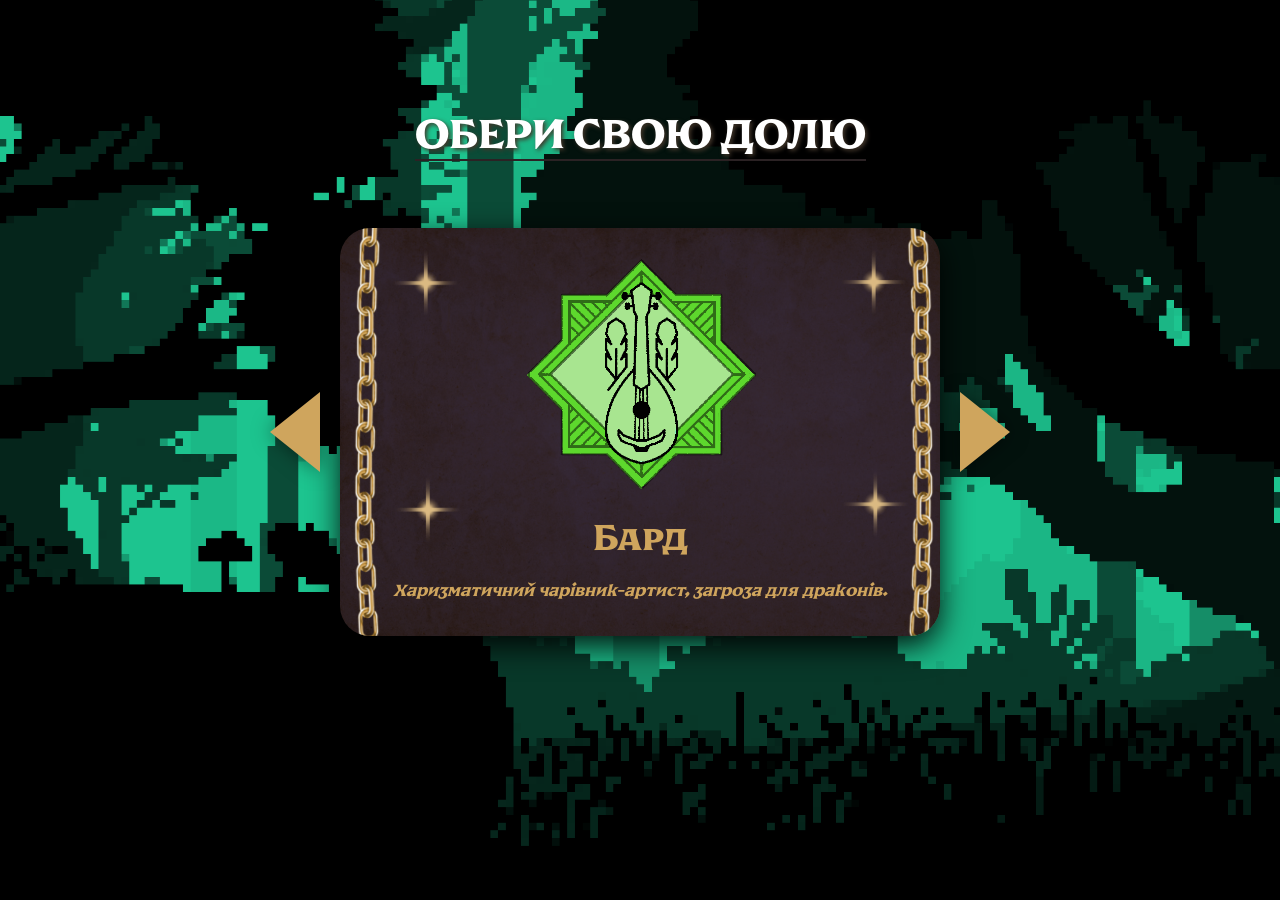
==== docs/index.html @ 429497f1 "Update index.html" ====
<!DOCTYPE html>
<html lang="uk">
<head>
    <meta charset="UTF-8">
    <meta name="viewport" content="width=device-width, initial-scale=1.0">
    <title>D&D Довідник | Класи</title>
    <link rel="stylesheet" href="css/style.css">
    <style>
        body {
            margin: 0;
            display: flex;
            flex-direction: column;
            justify-content: flex-start;
            align-items: center;
            min-height: 100vh;
            padding-top: 20px;
            
        }

        .title-container {
            text-align: center;
            margin-top: 5%;
            margin-bottom: 20px;
        }

        .carousel-container {
            display: flex;
            flex-direction: row; 
            align-items: center;
            justify-content: center;
            width: 100%;
            max-width: 1000px;
            gap: 20px;
            padding: 20px;
            box-sizing: border-box;
        }


        .category-card-display {
            order: 2; 
            width: 100%;
            max-width: 600px;
            min-height: 400px;
            background-image: url('assets/img/mainboxbg.png');
            background-size: cover;
            display: flex;
            flex-direction: column;
            align-items: center;
            justify-content: center;
            border-radius: 30px;
            box-shadow: 0 10px 30px rgba(0,0,0,0.9);
            text-decoration: none;
            color: #a195f7;
            padding: 20px;
            text-align: center;
            transition: 0.5s;
            box-sizing: border-box;
        }

        .category-image {
            max-width: 80%;
            max-height: 250px;
            object-fit: contain;
            margin-bottom: 15px;
        }

        .category-title {
            font-size: 2.2em;
            margin: 5px 0;
            color: #cfa55d;
            font-variant: small-caps;
        }

        .category-description {
            font-size: 1em;
            color: #cfa55d;
            font-style: italic;
        }

        .arrow {
            width: 0;
            height: 0;
            cursor: pointer;
            transition: 0.3s;
            filter: drop-shadow(0 0 10px rgba(0,0,0,0.5));
        }

        .arrow-left {
            order: 1; /* Зліва */
            border-top: 40px solid transparent;
            border-bottom: 40px solid transparent;
            border-right: 50px solid #cfa55d;
        }

        .arrow-right {
            order: 3; /* Справа */
            border-top: 40px solid transparent;
            border-bottom: 40px solid transparent;
            border-left: 50px solid #cfa55d;
        }


        @media (max-width: 650px) {
            .carousel-container {
                flex-wrap: wrap; 
                justify-content: center;
                gap: 15px;
            }

            .category-card-display {
                order: 1; 
                width: 95%;
                min-height: 350px;
            }

            .category-description {
                padding: 0 60px; 
            }

            .category-title {
                padding: 0 20px;
            }

            .arrow {
                order: 2; 
                margin-top: 10px;
            }

            .arrow-left {
                border-top: 20px solid transparent;
                border-bottom: 20px solid transparent;
                border-right: 30px solid #d1d5b3;
                margin-right: 15px;
            }

            .arrow-right {
                border-top: 20px solid transparent;
                border-bottom: 20px solid transparent;
                border-left: 30px solid #d1d5b3;
                margin-left: 15px;
            }
        }

        .fade { animation: fadeIn 0.5s; }
        @keyframes fadeIn {
            from { opacity: 0.2; transform: scale(0.98); }
            to { opacity: 1; transform: scale(1); }
        }
    </style>
</head>
<body>
 <div class ="title-container">
    <h1>ОБЕРИ СВОЮ ДОЛЮ</h1>
 </div>
    <div class="carousel-container">
        <div class="arrow arrow-left" onclick="prevSlide()"></div>

        <a href="#" id="category-link" class="category-card-display fade">
            <img src="" id="category-img" class="category-image" alt="Class Image">
            <h2 id="category-name" class="category-title"></h2>
            <p id="category-desc" class="category-description"></p>
        </a>

        <div class="arrow arrow-right" onclick="nextSlide()"></div>
    </div>

    <script>
        const categories = [
            { name: "Бард", desc: "Харизматичний чарівник-артист, загроза для драконів.", img: "assets/img/bard.png", url: "wiki/classes/bard.html" },
            { name: "Воїн", desc: "У тебе був безмежний вибір, але ти обрав людину-воїна.", img: "assets/img/fighter.png", url: "wiki/classes/fighter.html" },
            { name: "Варвар", desc: "Дикий воїн, що впадає в лють. Rawr.", img: "assets/img/barbarian.png", url: "wiki/classes/barbarian.html" },
            { name: "Друїд", desc: "Захисник природи, що перетворюється на звірів.", img: "assets/img/druid.png", url: "wiki/classes/druid.html" },
            { name: "Жрець", desc: "Служитель божества, що отримує сили від бога.", img: "assets/img/cleric.png", url: "wiki/classes/cleric.html" },
            { name: "Монах", desc: "Майстер бойових мистецтв, мільйон бонусних атак за хід.", img: "assets/img/monk.png", url: "wiki/classes/monk.html" },
            { name: "Паладин", desc: "Святий воїн, що дає священну клятву.", img: "assets/img/paladin.png", url: "wiki/classes/paladin.html" },
            { name: "Слідопит", desc: "Мисливець та провідник дикої місцевості.", img: "assets/img/ranger.png", url: "wiki/classes/ranger.html" },
            { name: "Пройдисвіт", desc: "Майстер скритності, хитрощів та ударів у спину.", img: "assets/img/rogue.png", url: "wiki/classes/rogue.html" },
            { name: "Чаклун", desc: "Той, хто уклав угоду з могутньою сутністю.", img: "assets/img/warlock.png", url: "wiki/classes/warlock.html" },
            { name: "Чарівник", desc: "Маг-задрот, що бачить магію як науку.", img: "assets/img/wizard.png", url: "wiki/classes/wizard.html" },
            { name: "Чародій", desc: "Отримує сили від народження. Чітер.", img: "assets/img/sorcerer.png", url: "wiki/classes/sorcerer.html"}
        ];

        let currentIndex = 0;

        function updateCarousel() {
            const card = document.getElementById('category-link');
            const name = document.getElementById('category-name');
            const desc = document.getElementById('category-desc');
            const img = document.getElementById('category-img');
            
            card.classList.remove('fade');
            void card.offsetWidth;
            card.classList.add('fade');

            const cat = categories[currentIndex];
            name.innerText = cat.name;
            desc.innerText = cat.desc;
            img.src = cat.img;
            card.href = cat.url;
        }

        function nextSlide() {
            currentIndex = (currentIndex + 1) % categories.length;
            updateCarousel();
        }

        function prevSlide() {
            currentIndex = (currentIndex - 1 + categories.length) % categories.length;
            updateCarousel();
        }

        updateCarousel();

        document.addEventListener('keydown', (e) => {
            if (e.key === "ArrowRight") nextSlide();
            if (e.key === "ArrowLeft") prevSlide();
        });
    </script>
</body>
</html>
---- docs/css/style.css ----
:root {
    --brown: #2b2224;
    --dark-red: #ecebd3;
    --parchment: #1e1d25;
}

@font-face {
    font-family: 'UAF Memory';
    src: url('../assets/fonts/UAFMemory-Black.otf') format('opentype');
    font-weight: 900;
}

body {
    background-image: url('../assets/img/bg-pic.png');
    background-size: cover;
    background-attachment: fixed;
    background-position: center;
    font-family: 'UAF Memory', serif;
    margin: 0;
}

.scroll {
    background-color: var(--parchment);
    padding: clamp(15px, 5vw, 40px);
    width: 90%;
    max-width: 900px;
    margin: 20px auto;
    min-height: 85vh;
    border: 2px solid var(--brown);
    box-sizing: border-box;
    color: #d1d1d1;
    box-shadow: 0 0 30px rgba(0,0,0,0.8);
}

h1 { 
    color: #ffffff; 
    text-shadow: 2px 2px 4px rgba(66, 54, 42, 1);
    border-bottom: 2px solid var(--brown);
    font-size: clamp(1.5em, 5vw, 2.5em);
}

.wiki-list {
    list-style: none;
    padding: 0;
}

.wiki-list li {
    padding: 12px 0;
    border-bottom: 1px dotted var(--brown);
}

.wiki-list a {
    color: var(--dark-red);
    text-decoration: none;
    font-size: 1.1em;
    display: block;
}

.wiki-list a:hover { 
    text-decoration: underline;
    color: var(--brown);
}

@media (max-width: 480px) {
    .scroll {
        padding: 15px;
        width: 95%;
        margin: 10px auto;
    }
}
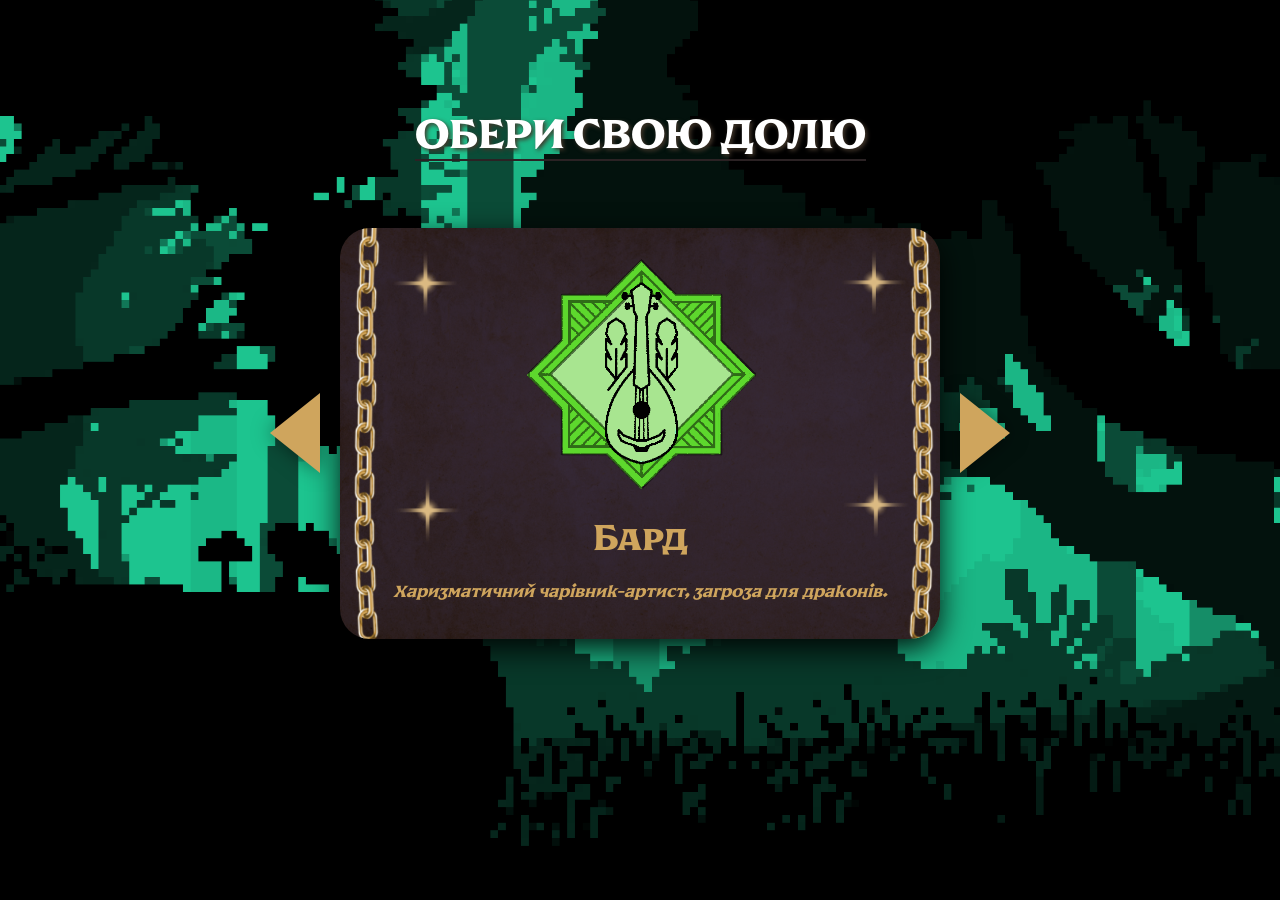
==== commit a87cc812: "Update index.html" ====
--- a/docs/index.html
+++ b/docs/index.html
@@ -14,7 +14,6 @@
             align-items: center;
             min-height: 100vh;
             padding-top: 20px;
-            
         }
 
         .title-container {
@@ -35,7 +34,6 @@
             box-sizing: border-box;
         }
 
-
         .category-card-display {
             order: 2; 
             width: 100%;
@@ -43,6 +41,7 @@
             min-height: 400px;
             background-image: url('assets/img/mainboxbg.png');
             background-size: cover;
+            background-position: center;
             display: flex;
             flex-direction: column;
             align-items: center;
@@ -51,7 +50,7 @@
             box-shadow: 0 10px 30px rgba(0,0,0,0.9);
             text-decoration: none;
             color: #a195f7;
-            padding: 20px;
+            padding: 20px 40px;
             text-align: center;
             transition: 0.5s;
             box-sizing: border-box;
@@ -75,6 +74,7 @@
             font-size: 1em;
             color: #cfa55d;
             font-style: italic;
+            line-height: 1.4;
         }
 
         .arrow {
@@ -86,39 +86,45 @@
         }
 
         .arrow-left {
-            order: 1; /* Зліва */
+            order: 1;
             border-top: 40px solid transparent;
             border-bottom: 40px solid transparent;
             border-right: 50px solid #cfa55d;
         }
 
         .arrow-right {
-            order: 3; /* Справа */
+            order: 3;
             border-top: 40px solid transparent;
             border-bottom: 40px solid transparent;
             border-left: 50px solid #cfa55d;
         }
 
-
+        /* --- МОБІЛЬНА АДАПТАЦІЯ --- */
         @media (max-width: 650px) {
             .carousel-container {
                 flex-wrap: wrap; 
                 justify-content: center;
                 gap: 15px;
+                padding: 10px;
             }
 
             .category-card-display {
                 order: 1; 
                 width: 95%;
                 min-height: 350px;
+                /* ЖОРСТКИЙ ВІДСТУП: 15% від ширини картки з боків */
+                padding: 20px 15% !important; 
+            }
+
+            .category-title {
+                font-size: 1.8em; /* Зменшено для кращого вигляду на телефоні */
+                width: 100%;
+                margin: 0 auto 10px auto !important;
             }
 
             .category-description {
-                padding: 0 60px; 
-            }
-
-            .category-title {
-                padding: 0 20px;
+                width: 100%;
+                margin: 0 auto !important;
             }
 
             .arrow {
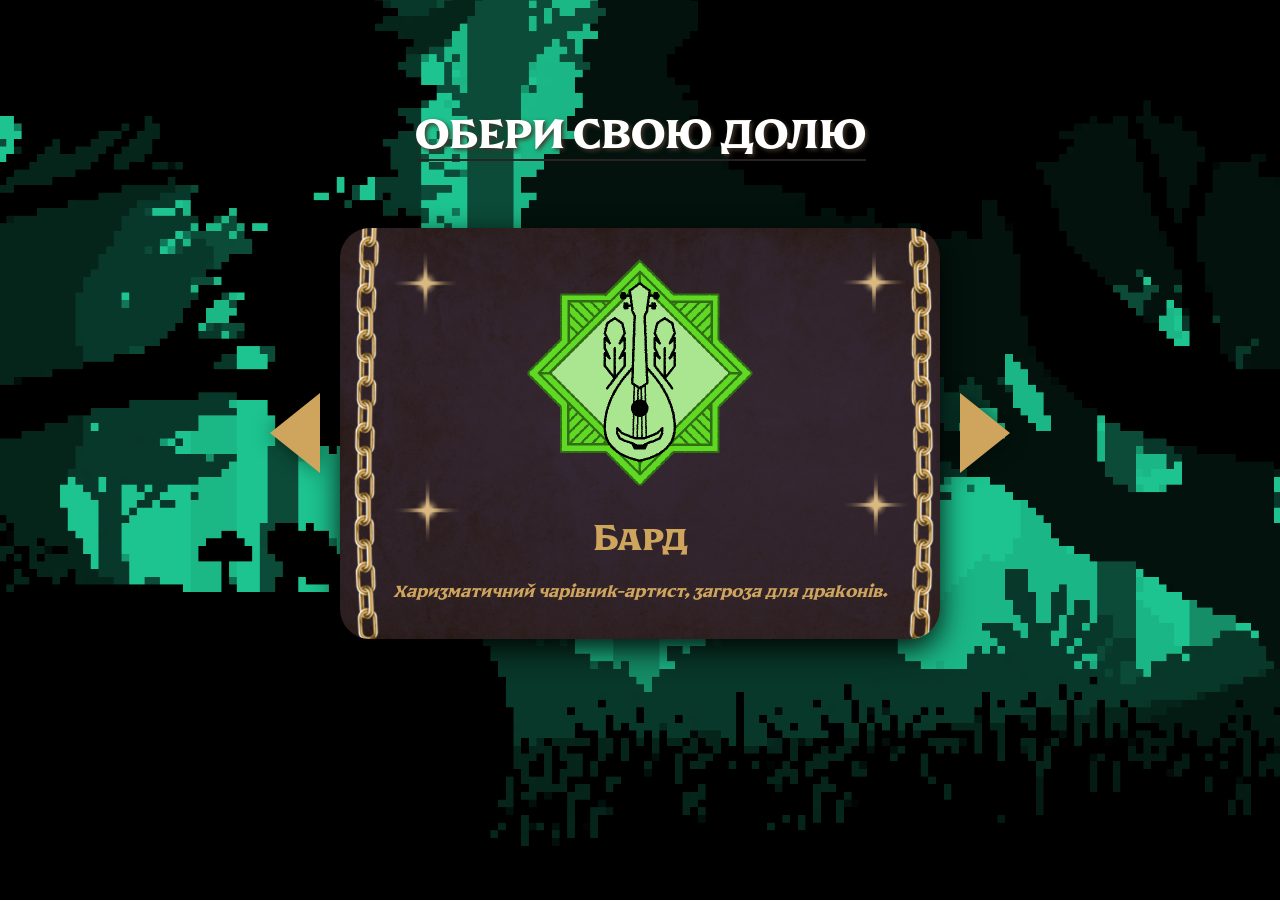
==== commit 642502a0: "new icons!!" ====
--- a/docs/index.html
+++ b/docs/index.html
@@ -99,7 +99,6 @@
             border-left: 50px solid #cfa55d;
         }
 
-        /* --- МОБІЛЬНА АДАПТАЦІЯ --- */
         @media (max-width: 650px) {
             .carousel-container {
                 flex-wrap: wrap; 
@@ -112,12 +111,11 @@
                 order: 1; 
                 width: 95%;
                 min-height: 350px;
-                /* ЖОРСТКИЙ ВІДСТУП: 15% від ширини картки з боків */
-                padding: 20px 15% !important; 
+                padding: 20px 5% !important; 
             }
 
             .category-title {
-                font-size: 1.8em; /* Зменшено для кращого вигляду на телефоні */
+                font-size: 1.8em;
                 width: 100%;
                 margin: 0 auto 10px auto !important;
             }
@@ -177,7 +175,7 @@
             { name: "Варвар", desc: "Дикий воїн, що впадає в лють. Rawr.", img: "assets/img/barbarian.png", url: "wiki/classes/barbarian.html" },
             { name: "Друїд", desc: "Захисник природи, що перетворюється на звірів.", img: "assets/img/druid.png", url: "wiki/classes/druid.html" },
             { name: "Жрець", desc: "Служитель божества, що отримує сили від бога.", img: "assets/img/cleric.png", url: "wiki/classes/cleric.html" },
-            { name: "Монах", desc: "Майстер бойових мистецтв, мільйон бонусних атак за хід.", img: "assets/img/monk.png", url: "wiki/classes/monk.html" },
+            { name: "Монах", desc: "Майстер бойових мистецтв, 1000 бонусних атак за хід.", img: "assets/img/monk.png", url: "wiki/classes/monk.html" },
             { name: "Паладин", desc: "Святий воїн, що дає священну клятву.", img: "assets/img/paladin.png", url: "wiki/classes/paladin.html" },
             { name: "Слідопит", desc: "Мисливець та провідник дикої місцевості.", img: "assets/img/ranger.png", url: "wiki/classes/ranger.html" },
             { name: "Пройдисвіт", desc: "Майстер скритності, хитрощів та ударів у спину.", img: "assets/img/rogue.png", url: "wiki/classes/rogue.html" },
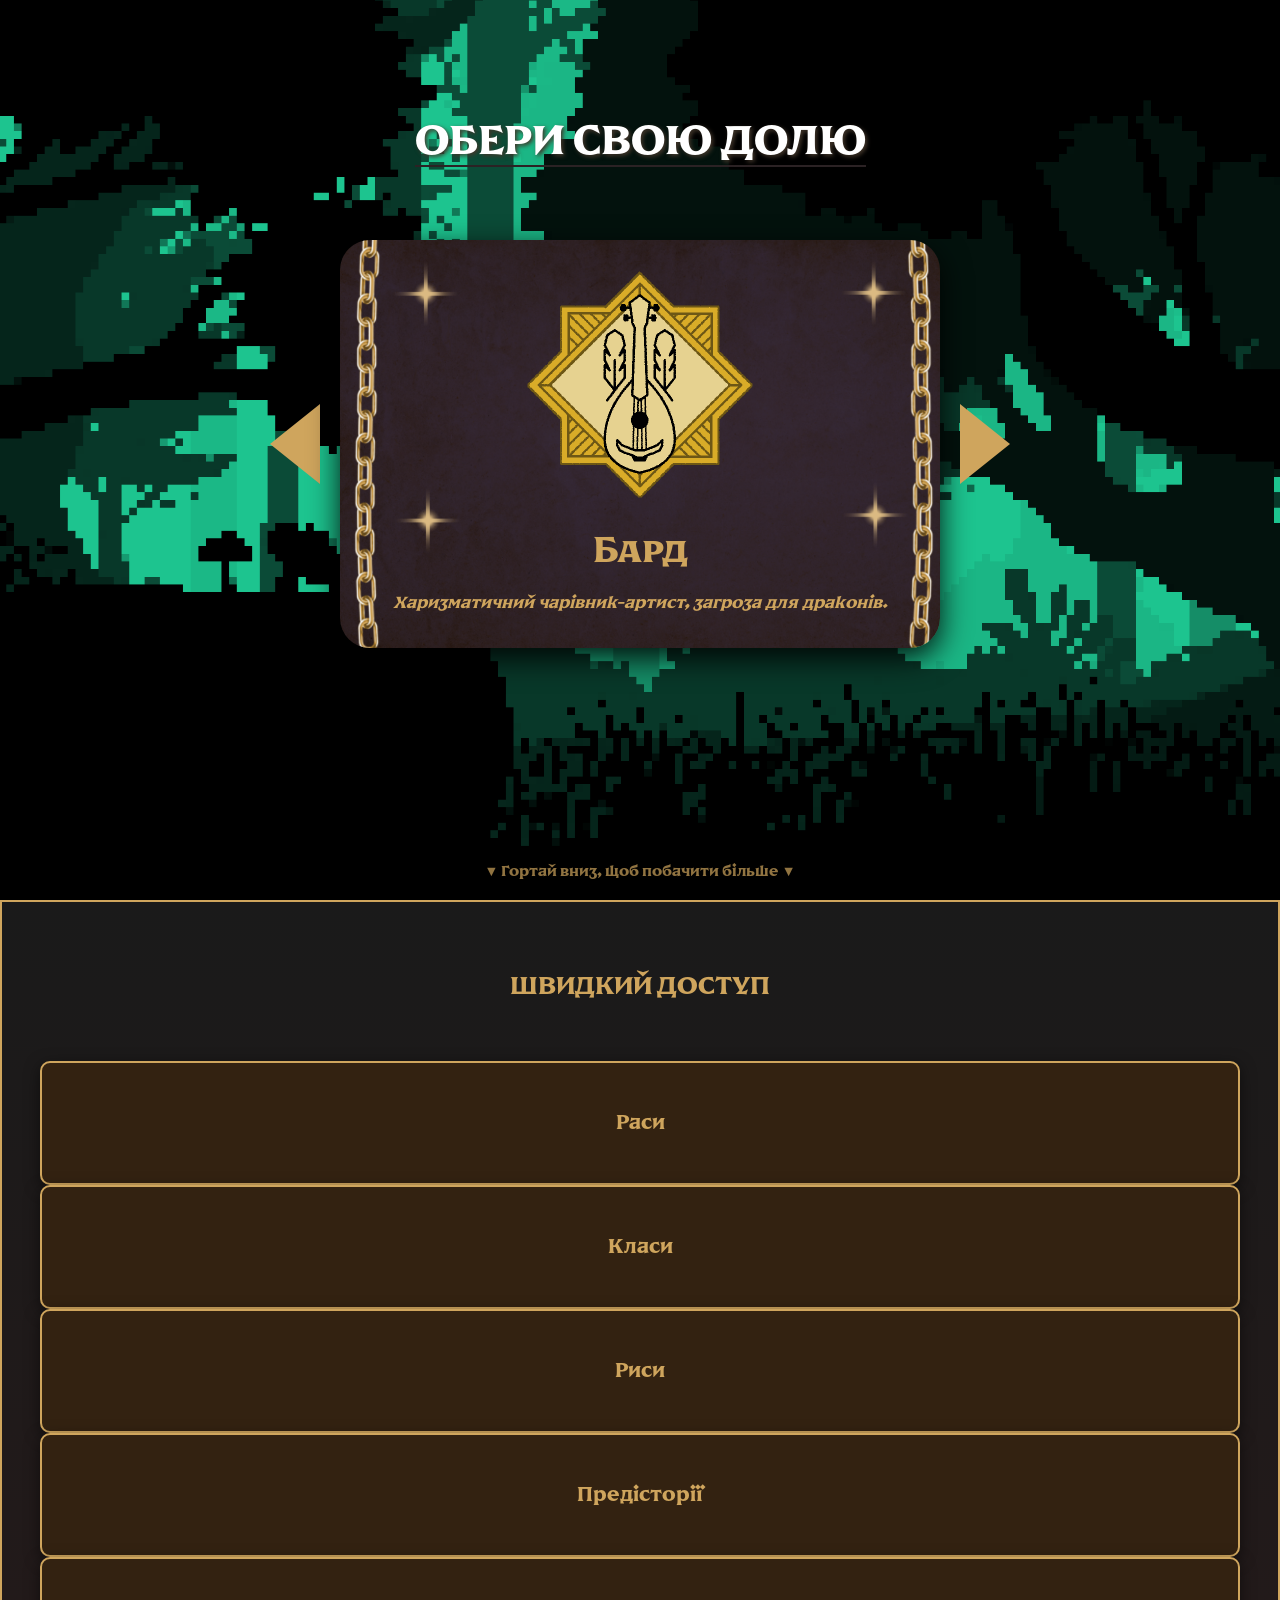
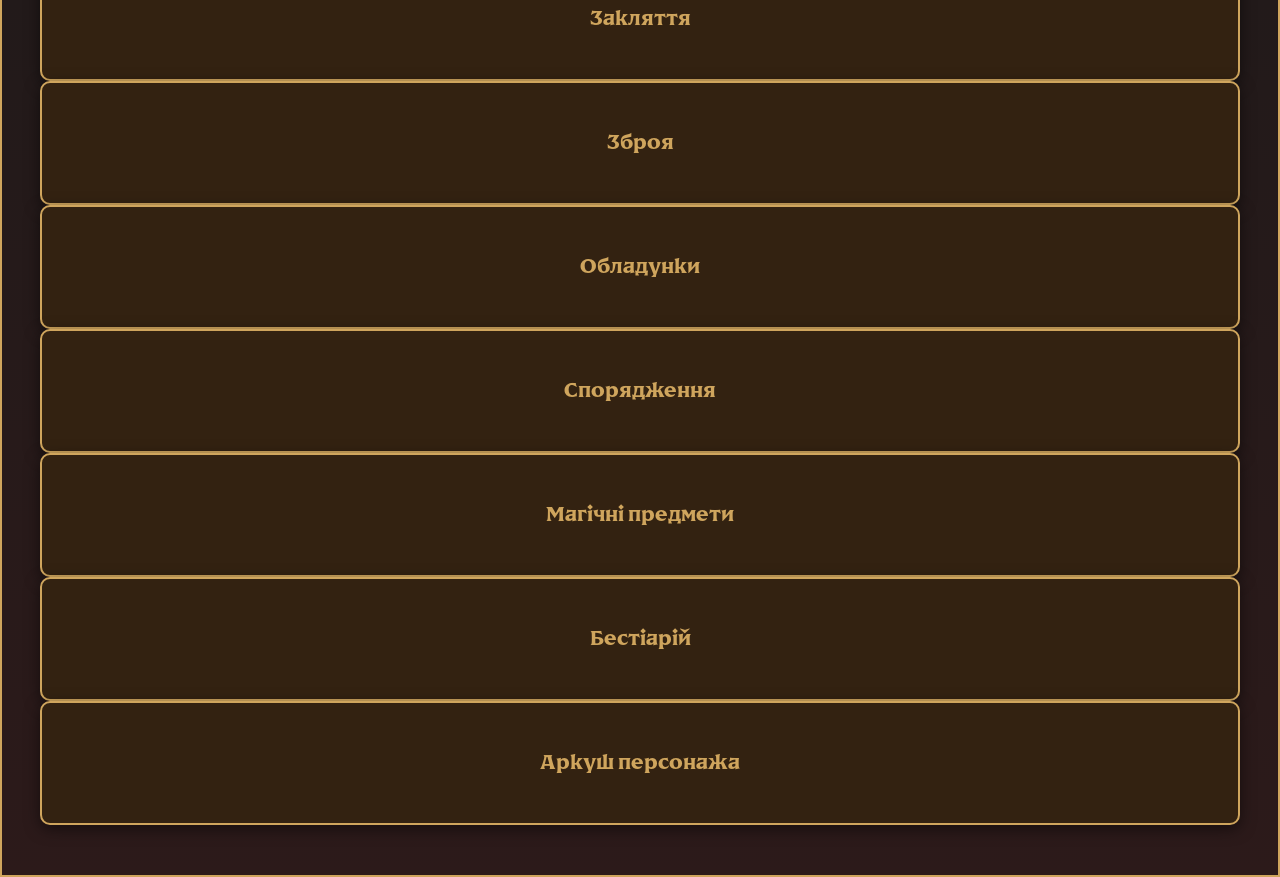
==== commit c443ea1b: "meh" ====
--- a/docs/index.html
+++ b/docs/index.html
@@ -3,17 +3,25 @@
 <head>
     <meta charset="UTF-8">
     <meta name="viewport" content="width=device-width, initial-scale=1.0">
-    <title>D&D Довідник | Класи</title>
+    <title>D&D Довідник | Головна</title>
     <link rel="stylesheet" href="css/style.css">
     <style>
+        /* Основні налаштування */
         body {
             margin: 0;
+            background-color: #1a1a1a; /* Темний фон для всього сайту */
+            color: #cfa55d;
+        }
+
+        /* Перший екран */
+        .hero-section {
             display: flex;
             flex-direction: column;
             justify-content: flex-start;
             align-items: center;
-            min-height: 100vh;
+            height: 100vh; /* Повний екран */
             padding-top: 20px;
+            box-sizing: border-box;
         }
 
         .title-container {
@@ -21,6 +29,7 @@
             margin-top: 5%;
             margin-bottom: 20px;
         }
+
 
         .carousel-container {
             display: flex;
@@ -35,7 +44,6 @@
         }
 
         .category-card-display {
-            order: 2; 
             width: 100%;
             max-width: 600px;
             min-height: 400px;
@@ -49,7 +57,6 @@
             border-radius: 30px;
             box-shadow: 0 10px 30px rgba(0,0,0,0.9);
             text-decoration: none;
-            color: #a195f7;
             padding: 20px 40px;
             text-align: center;
             transition: 0.5s;
@@ -74,99 +81,104 @@
             font-size: 1em;
             color: #cfa55d;
             font-style: italic;
-            line-height: 1.4;
-        }
-
-        .arrow {
-            width: 0;
-            height: 0;
-            cursor: pointer;
-            transition: 0.3s;
-            filter: drop-shadow(0 0 10px rgba(0,0,0,0.5));
-        }
-
-        .arrow-left {
-            order: 1;
-            border-top: 40px solid transparent;
-            border-bottom: 40px solid transparent;
-            border-right: 50px solid #cfa55d;
-        }
-
-        .arrow-right {
-            order: 3;
-            border-top: 40px solid transparent;
-            border-bottom: 40px solid transparent;
-            border-left: 50px solid #cfa55d;
-        }
-
-        @media (max-width: 650px) {
-            .carousel-container {
-                flex-wrap: wrap; 
-                justify-content: center;
-                gap: 15px;
-                padding: 10px;
-            }
-
-            .category-card-display {
-                order: 1; 
-                width: 95%;
-                min-height: 350px;
-                padding: 20px 5% !important; 
-            }
-
-            .category-title {
-                font-size: 1.8em;
-                width: 100%;
-                margin: 0 auto 10px auto !important;
-            }
-
-            .category-description {
-                width: 100%;
-                margin: 0 auto !important;
-            }
-
-            .arrow {
-                order: 2; 
-                margin-top: 10px;
-            }
-
-            .arrow-left {
-                border-top: 20px solid transparent;
-                border-bottom: 20px solid transparent;
-                border-right: 30px solid #d1d5b3;
-                margin-right: 15px;
-            }
-
-            .arrow-right {
-                border-top: 20px solid transparent;
-                border-bottom: 20px solid transparent;
-                border-left: 30px solid #d1d5b3;
-                margin-left: 15px;
-            }
-        }
+        }
+
+        /* Другий екран - Панель кнопок */
+        .navigation-panel {
+            border: 2px solid #cfa55d;
+            min-height: 100vh;
+            padding: 50px 20px;
+            background: linear-gradient(to bottom, #1a1a1a, #2c1a1a);
+            display: flex;
+            flex-direction: column;
+            align-items: center;
+        }
+
+        
+
+        .menu-button {
+            background: #332211;
+            border: 2px solid #cfa55d;
+            color: #cfa55d;
+            padding: 20px;
+            text-align: center;
+            text-decoration: none;
+            font-size: 1.2em;
+            font-weight: bold;
+            border-radius: 10px;
+            transition: all 0.3s ease;
+            box-shadow: 0 4px 15px rgba(0,0,0,0.5);
+            display: flex;
+            align-items: center;
+            justify-content: center;
+            height: 80px;
+        }
+
+        .menu-button:hover {
+            background: #cfa55d;
+            color: #1a1a1a;
+            transform: translateY(-5px);
+            box-shadow: 0 8px 25px rgba(207, 165, 93, 0.4);
+        }
+
+        /* Стрілки */
+        .arrow { width: 0; height: 0; cursor: pointer; transition: 0.3s; }
+        .arrow-left { border-top: 40px solid transparent; border-bottom: 40px solid transparent; border-right: 50px solid #cfa55d; }
+        .arrow-right { border-top: 40px solid transparent; border-bottom: 40px solid transparent; border-left: 50px solid #cfa55d; }
 
         .fade { animation: fadeIn 0.5s; }
         @keyframes fadeIn {
             from { opacity: 0.2; transform: scale(0.98); }
             to { opacity: 1; transform: scale(1); }
         }
+
+        @media (max-width: 650px) {
+            .menu-grid { grid-template-columns: 1fr 1fr; }
+        }
     </style>
 </head>
 <body>
- <div class ="title-container">
-    <h1>ОБЕРИ СВОЮ ДОЛЮ</h1>
- </div>
-    <div class="carousel-container">
-        <div class="arrow arrow-left" onclick="prevSlide()"></div>
-
-        <a href="#" id="category-link" class="category-card-display fade">
-            <img src="" id="category-img" class="category-image" alt="Class Image">
-            <h2 id="category-name" class="category-title"></h2>
-            <p id="category-desc" class="category-description"></p>
-        </a>
-
-        <div class="arrow arrow-right" onclick="nextSlide()"></div>
-    </div>
+
+    <!-- ПЕРШИЙ ЕКРАН -->
+    <section class="hero-section">
+        <div class="title-container">
+            <h1>ОБЕРИ СВОЮ ДОЛЮ</h1>
+        </div>
+        <div class="carousel-container">
+            <div class="arrow arrow-left" onclick="prevSlide()"></div>
+
+            <a href="#" id="category-link" class="category-card-display fade">
+                <img src="" id="category-img" class="category-image" alt="Class Image">
+                <h2 id="category-name" class="category-title"></h2>
+                <p id="category-desc" class="category-description"></p>
+            </a>
+
+            <div class="arrow arrow-right" onclick="nextSlide()"></div>
+        </div>
+        <!-- Підказка про скрол -->
+        <div style="margin-top: auto; padding-bottom: 20px; font-size: 0.9em; opacity: 0.7;">
+            ▼ Гортай вниз, щоб побачити більше ▼
+        </div>
+    </section>
+
+    <!-- ДРУГИЙ ЕКРАН -->
+    <section class="navigation-panel">
+        <h2>ШВИДКИЙ ДОСТУП</h2>
+        <div class="menu-grid">
+            
+            <a href="wiki/races.html" class="menu-button">Раси</a>
+            <a href="wiki/classes.html" class="menu-button">Класи</a>
+            <a href="wiki/traits.html" class="menu-button">Риси</a>
+            <a href="wiki/backgrounds.html" class="menu-button">Предісторії</a>
+            <a href="wiki/spells.html" class="menu-button">Закляття</a>
+            <a href="wiki/weapons.html" class="menu-button">Зброя</a>
+            <a href="wiki/armor.html" class="menu-button">Обладунки</a>
+            <a href="wiki/gear.html" class="menu-button">Спорядження</a>
+            <a href="wiki/magic-items.html" class="menu-button">Магічні предмети</a>
+            <a href="wiki/bestiary.html" class="menu-button">Бестіарій</a>
+            <a href="sheets/character.html" class="menu-button" style="grid-column: span 1">Аркуш персонажа</a>
+        </div>
+    </section>
 
     <script>
         const categories = [
--- a/docs/css/style.css
+++ b/docs/css/style.css
@@ -61,6 +61,14 @@
     color: var(--brown);
 }
 
+.menu-grid {
+    flex-direction: column; 
+    gap: 20px;
+    width: 100%;
+    max-width: 1200px;
+    margin-top: 40px;
+        }
+
 @media (max-width: 480px) {
     .scroll {
         padding: 15px;
